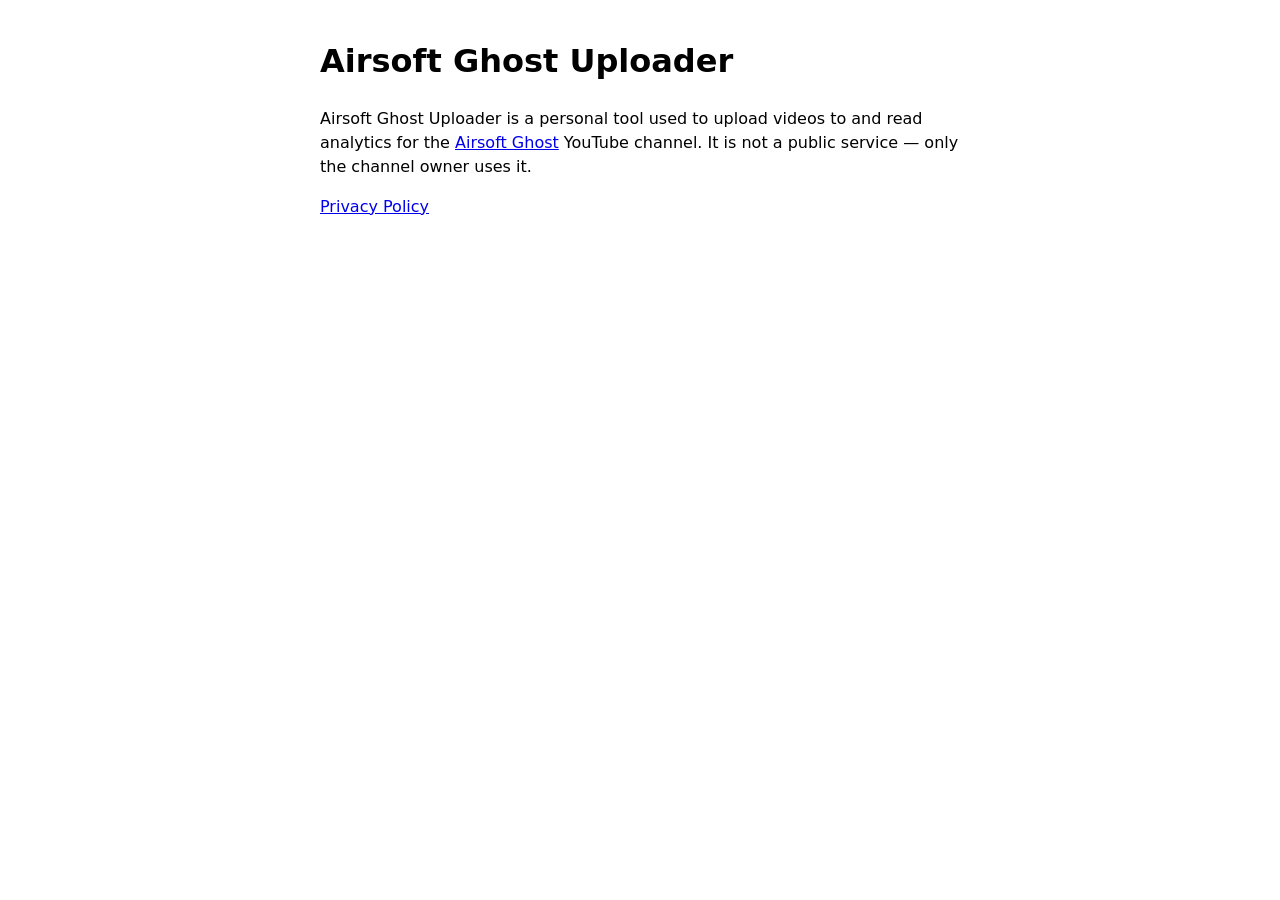
==== index.html @ 2bc36207 "Add home page and privacy policy for OAuth consent screen Co-Authored-By: Claude Opus 5.5 <noreply@a" ====
<!doctype html>
<html lang="en">
<head>
<meta charset="utf-8">
<meta name="viewport" content="width=device-width, initial-scale=1">
<title>Airsoft Ghost Uploader</title>
<style>
  body { max-width: 40em; margin: auto; padding: 1em; font-family: system-ui, sans-serif; line-height: 1.5; }
</style>
</head>
<body>
<h1>Airsoft Ghost Uploader</h1>
<p>
  Airsoft Ghost Uploader is a personal tool used to upload videos to and read
  analytics for the <a href="https://www.youtube.com/channel/UCurBFdg6tuoYUkE9ODTpUiQ">Airsoft Ghost</a>
  YouTube channel. It is not a public service — only the channel owner uses it.
</p>
<p><a href="privacy.html">Privacy Policy</a></p>
</body>
</html>
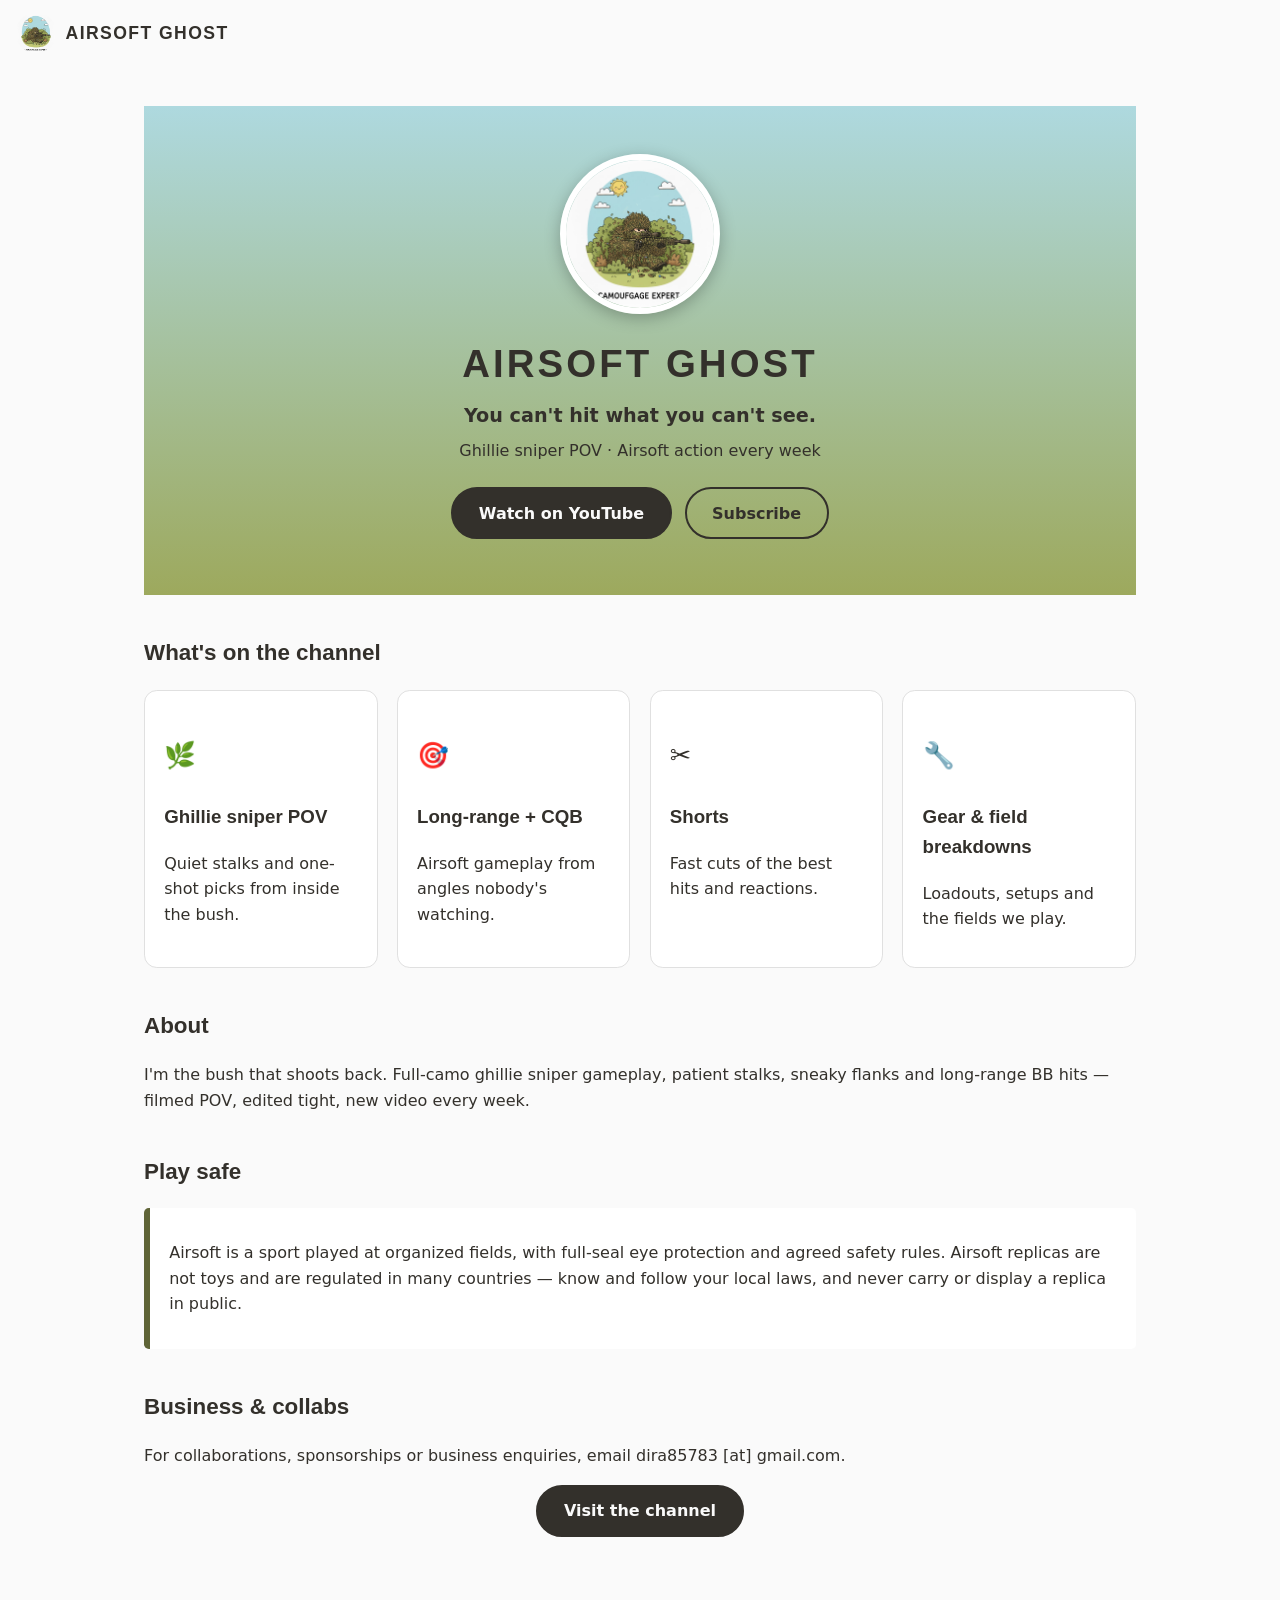
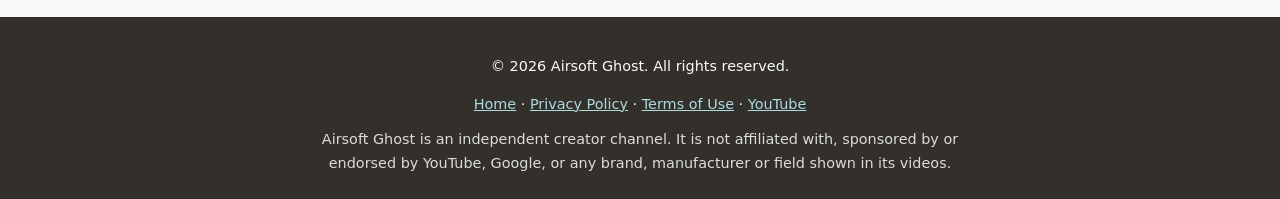
==== commit 85a93a88: "Turn the site into the Airsoft Ghost channel landing page Landing page with channel branding and lin" ====
--- a/index.html
+++ b/index.html
@@ -3,18 +3,95 @@
 <head>
 <meta charset="utf-8">
 <meta name="viewport" content="width=device-width, initial-scale=1">
-<title>Airsoft Ghost Uploader</title>
-<style>
-  body { max-width: 40em; margin: auto; padding: 1em; font-family: system-ui, sans-serif; line-height: 1.5; }
-</style>
+<title>Airsoft Ghost — Ghillie Sniper POV Airsoft</title>
+<meta name="description" content="You can't hit what you can't see. Ghillie sniper POV and airsoft action every week.">
+<link rel="icon" href="assets/favicon.png">
+<link rel="stylesheet" href="style.css">
+<link rel="canonical" href="https://zada5.github.io/airsoft-ghost/">
+<meta property="og:title" content="Airsoft Ghost">
+<meta property="og:description" content="You can't hit what you can't see. Ghillie sniper POV and airsoft action every week.">
+<meta property="og:type" content="website">
+<meta property="og:url" content="https://zada5.github.io/airsoft-ghost/">
+<meta property="og:image" content="https://zada5.github.io/airsoft-ghost/assets/og-banner.png">
+<meta property="og:image:alt" content="Airsoft Ghost channel banner — ghillie-suit sniper airsoft gameplay">
+<meta name="twitter:card" content="summary_large_image">
 </head>
 <body>
-<h1>Airsoft Ghost Uploader</h1>
-<p>
-  Airsoft Ghost Uploader is a personal tool used to upload videos to and read
-  analytics for the <a href="https://www.youtube.com/channel/UCurBFdg6tuoYUkE9ODTpUiQ">Airsoft Ghost</a>
-  YouTube channel. It is not a public service — only the channel owner uses it.
-</p>
-<p><a href="privacy.html">Privacy Policy</a></p>
+<header class="site-header">
+  <a class="brand" href="index.html">
+    <img src="assets/avatar.jpg" alt="Airsoft Ghost logo">
+    <span class="wordmark">Airsoft Ghost</span>
+  </a>
+</header>
+
+<main>
+  <section class="hero">
+    <img class="avatar" src="assets/avatar.jpg" alt="Airsoft Ghost — cartoon sniper in a ghillie suit">
+    <h1>Airsoft Ghost</h1>
+    <p class="tagline">You can't hit what you can't see.</p>
+    <p class="subtagline">Ghillie sniper POV &middot; Airsoft action every week</p>
+    <div class="buttons">
+      <a class="btn btn-primary" href="https://www.youtube.com/@airsoftghostplayer" target="_blank" rel="noopener noreferrer">Watch on YouTube</a>
+      <a class="btn btn-secondary" href="https://www.youtube.com/@airsoftghostplayer?sub_confirmation=1" target="_blank" rel="noopener noreferrer">Subscribe</a>
+    </div>
+  </section>
+
+  <section id="whats-on">
+    <h2>What's on the channel</h2>
+    <div class="card-grid">
+      <div class="card">
+        <p class="emoji"><span aria-hidden="true">🌿</span></p>
+        <h3>Ghillie sniper POV</h3>
+        <p>Quiet stalks and one-shot picks from inside the bush.</p>
+      </div>
+      <div class="card">
+        <p class="emoji"><span aria-hidden="true">🎯</span></p>
+        <h3>Long-range + CQB</h3>
+        <p>Airsoft gameplay from angles nobody's watching.</p>
+      </div>
+      <div class="card">
+        <p class="emoji"><span aria-hidden="true">✂️</span></p>
+        <h3>Shorts</h3>
+        <p>Fast cuts of the best hits and reactions.</p>
+      </div>
+      <div class="card">
+        <p class="emoji"><span aria-hidden="true">🔧</span></p>
+        <h3>Gear &amp; field breakdowns</h3>
+        <p>Loadouts, setups and the fields we play.</p>
+      </div>
+    </div>
+  </section>
+
+  <section id="about">
+    <h2>About</h2>
+    <p>I'm the bush that shoots back. Full-camo ghillie sniper gameplay, patient stalks, sneaky flanks and long-range BB hits — filmed POV, edited tight, new video every week.</p>
+  </section>
+
+  <section id="play-safe">
+    <h2>Play safe</h2>
+    <div class="notice">
+      <p>Airsoft is a sport played at organized fields, with full-seal eye protection and agreed safety rules. Airsoft replicas are not toys and are regulated in many countries — know and follow your local laws, and never carry or display a replica in public.</p>
+    </div>
+  </section>
+
+  <section id="business">
+    <h2>Business &amp; collabs</h2>
+    <p>For collaborations, sponsorships or business enquiries, email dira85783 [at] gmail.com.</p>
+    <div class="buttons">
+      <a class="btn btn-primary" href="https://www.youtube.com/@airsoftghostplayer" target="_blank" rel="noopener noreferrer">Visit the channel</a>
+    </div>
+  </section>
+</main>
+
+<footer class="site-footer">
+  <p>&copy; 2026 Airsoft Ghost. All rights reserved.</p>
+  <p class="footer-links">
+    <a href="index.html">Home</a> &middot;
+    <a href="privacy.html">Privacy Policy</a> &middot;
+    <a href="terms.html">Terms of Use</a> &middot;
+    <a href="https://www.youtube.com/@airsoftghostplayer" target="_blank" rel="noopener noreferrer">YouTube</a>
+  </p>
+  <p class="disclaimer">Airsoft Ghost is an independent creator channel. It is not affiliated with, sponsored by or endorsed by YouTube, Google, or any brand, manufacturer or field shown in its videos.</p>
+</footer>
 </body>
 </html>
--- a/style.css
+++ b/style.css
@@ -0,0 +1,254 @@
+:root {
+  --sky: #AED9DF;
+  --grass: #9DA95D;
+  --olive: #5F6437;
+  --ink: #33302B;
+  --paper: #FAFAFA;
+  --heading-font: "Avenir Next Condensed", "Futura", "Helvetica Neue", "Arial Narrow", sans-serif;
+}
+
+* { box-sizing: border-box; }
+
+html, body {
+  margin: 0;
+  padding: 0;
+  overflow-x: hidden;
+}
+
+body {
+  background: var(--paper);
+  color: var(--ink);
+  font-family: system-ui, -apple-system, "Segoe UI", Roboto, sans-serif;
+  line-height: 1.6;
+}
+
+h1, h2, h3, .wordmark {
+  font-family: var(--heading-font);
+}
+
+a {
+  color: var(--olive);
+}
+
+img { max-width: 100%; display: block; }
+
+/* Header */
+.site-header {
+  display: flex;
+  align-items: center;
+  gap: 0.6rem;
+  padding: 0.8rem 1rem;
+  background: var(--paper);
+}
+
+.site-header a.brand {
+  display: flex;
+  align-items: center;
+  gap: 0.6rem;
+  text-decoration: none;
+  color: var(--ink);
+}
+
+.site-header img {
+  width: 40px;
+  height: 40px;
+  border-radius: 50%;
+  object-fit: cover;
+}
+
+.wordmark {
+  text-transform: uppercase;
+  font-weight: 700;
+  letter-spacing: 0.08em;
+  font-size: 1.1rem;
+  color: var(--ink);
+}
+
+/* Hero */
+.hero {
+  background: linear-gradient(180deg, var(--sky), var(--grass));
+  text-align: center;
+  padding: 3rem 1rem 3.5rem;
+}
+
+.hero img.avatar {
+  width: 160px;
+  height: 160px;
+  border-radius: 50%;
+  border: 6px solid white;
+  box-shadow: 0 4px 16px rgba(0, 0, 0, 0.25);
+  margin: 0 auto 1.2rem;
+}
+
+.hero h1 {
+  text-transform: uppercase;
+  font-weight: 700;
+  letter-spacing: 0.08em;
+  font-size: 2.4rem;
+  margin: 0.2rem 0;
+  color: var(--ink);
+}
+
+.hero .tagline {
+  font-size: 1.2rem;
+  font-weight: 600;
+  margin: 0.4rem 0;
+}
+
+.hero .subtagline {
+  margin: 0 0 1.5rem;
+}
+
+.hero .lost-note {
+  font-size: 1.1rem;
+}
+
+/* Buttons */
+.buttons {
+  display: flex;
+  flex-wrap: wrap;
+  gap: 0.8rem;
+  justify-content: center;
+}
+
+.btn {
+  display: inline-block;
+  padding: 0.7rem 1.6rem;
+  border-radius: 999px;
+  text-decoration: none;
+  font-weight: 600;
+}
+
+.btn-primary {
+  background: var(--ink);
+  color: var(--paper);
+  border: 2px solid var(--ink);
+}
+
+.btn-secondary {
+  background: transparent;
+  color: var(--ink);
+  border: 2px solid var(--ink);
+}
+
+.btn:focus-visible, a:focus-visible {
+  outline: 3px solid var(--olive);
+  outline-offset: 2px;
+}
+
+/* Main content */
+main {
+  max-width: 64rem;
+  margin: 0 auto;
+  padding: 2.5rem 1rem;
+}
+
+main.legal {
+  max-width: 44rem;
+}
+
+section {
+  margin-bottom: 2.5rem;
+}
+
+section h2 {
+  font-size: 1.4rem;
+  margin-top: 2rem;
+}
+
+/* Card grid */
+.card-grid {
+  display: grid;
+  grid-template-columns: 1fr;
+  gap: 1.2rem;
+}
+
+@media (min-width: 560px) {
+  .card-grid { grid-template-columns: 1fr 1fr; }
+}
+
+@media (min-width: 900px) {
+  .card-grid { grid-template-columns: repeat(4, 1fr); }
+}
+
+.card {
+  background: white;
+  border: 1px solid #e0e0e0;
+  border-radius: 0.8rem;
+  padding: 1.2rem;
+}
+
+.card .emoji {
+  font-size: 1.6rem;
+}
+
+/* Notice box */
+.notice {
+  background: white;
+  border-left: 6px solid var(--olive);
+  padding: 1rem 1.2rem;
+  border-radius: 0.3rem;
+}
+
+.summary-box {
+  background: white;
+  border: 2px solid var(--olive);
+  border-radius: 0.6rem;
+  padding: 1rem 1.2rem;
+  margin: 1.2rem 0 2rem;
+}
+
+/* Table of contents */
+.toc {
+  background: white;
+  border: 1px solid #e0e0e0;
+  border-radius: 0.6rem;
+  padding: 1rem 1.2rem;
+  margin: 1rem 0 2rem;
+}
+
+.toc ol {
+  margin: 0.4rem 0 0;
+  padding-left: 1.2rem;
+}
+
+/* Tables */
+table {
+  width: 100%;
+  border-collapse: collapse;
+  margin: 1rem 0;
+}
+
+th, td {
+  text-align: left;
+  padding: 0.5rem 0.6rem;
+  border: 1px solid #ddd;
+  vertical-align: top;
+}
+
+th {
+  background: #f0f0ee;
+}
+
+/* Footer */
+.site-footer {
+  background: var(--ink);
+  color: var(--paper);
+  padding: 1.5rem 1rem;
+  text-align: center;
+  font-size: 0.9rem;
+}
+
+.site-footer a {
+  color: var(--sky);
+}
+
+.site-footer .footer-links {
+  margin: 0.4rem 0;
+}
+
+.site-footer .disclaimer {
+  max-width: 44rem;
+  margin: 0.8rem auto 0;
+  opacity: 0.85;
+}
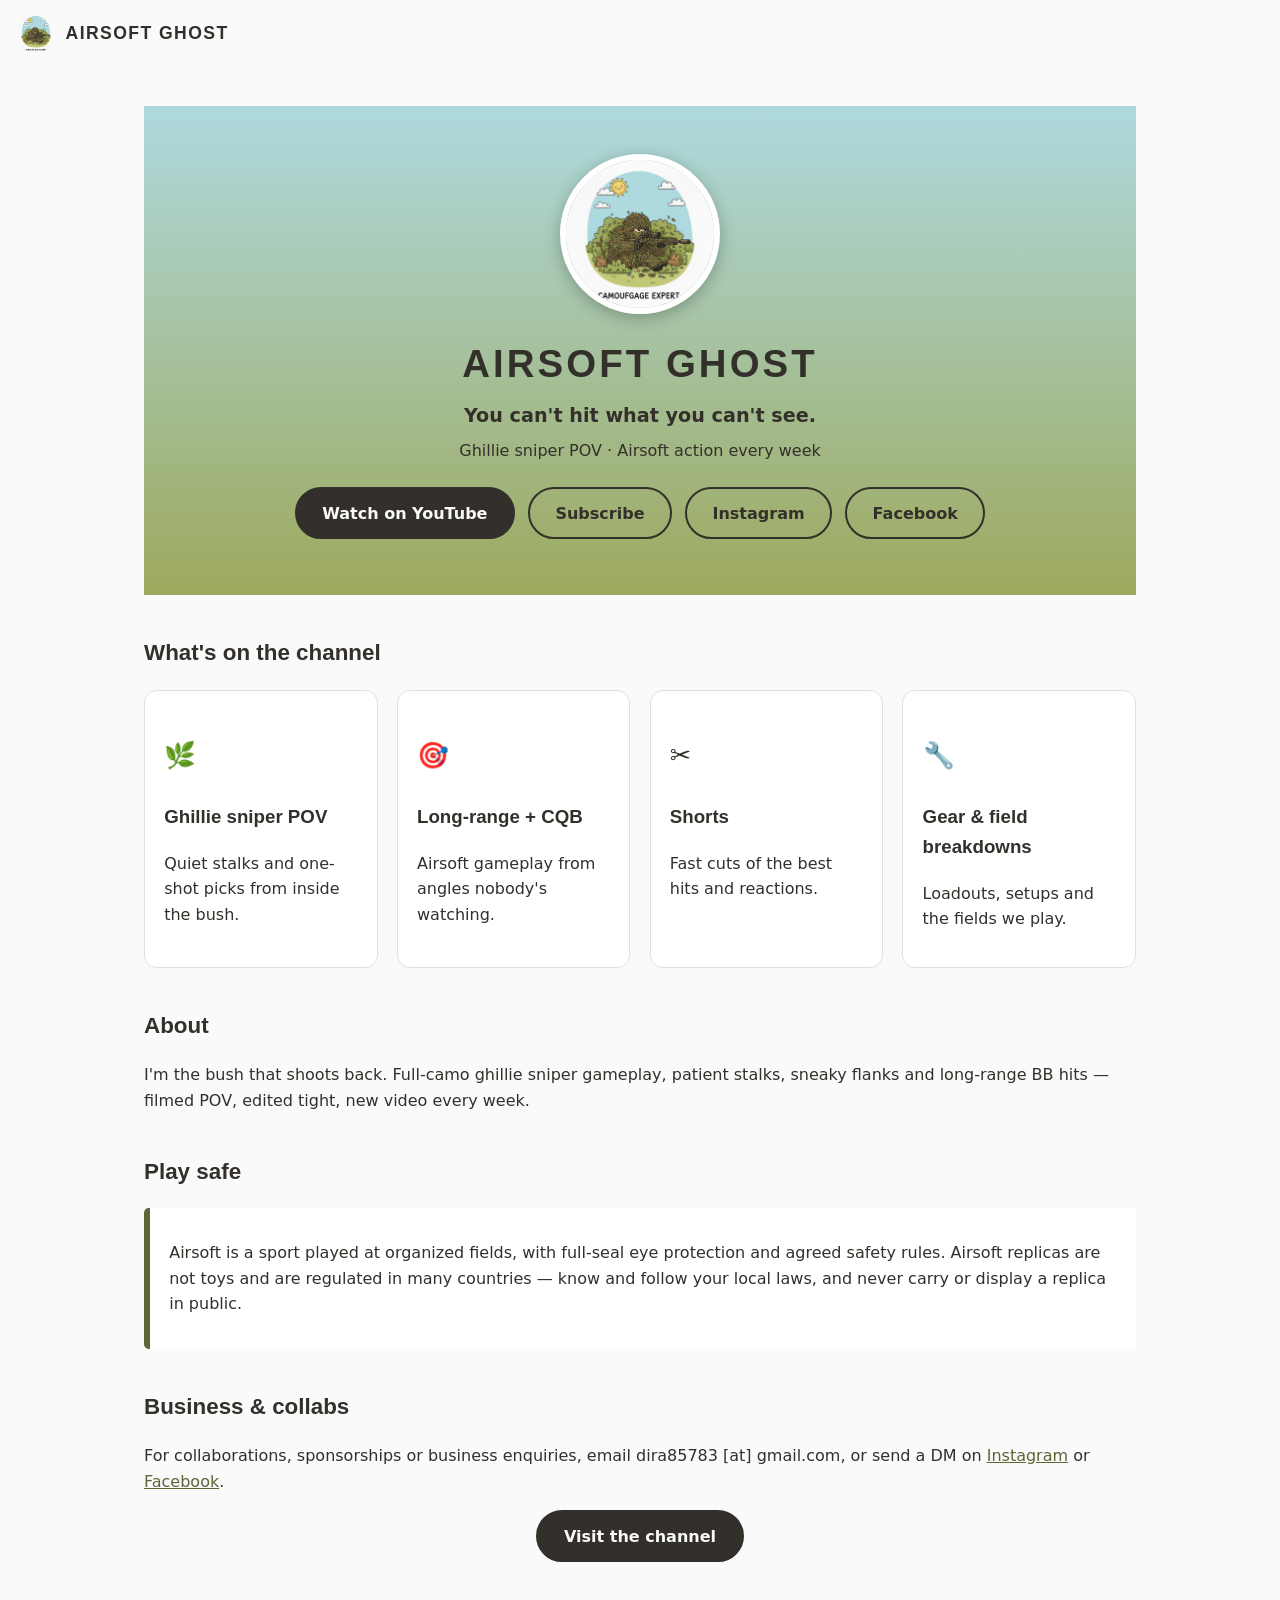
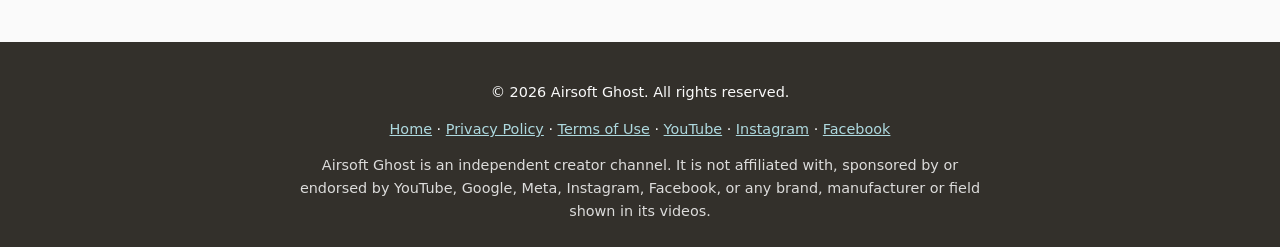
==== commit 03c50537: "Link the Instagram and Facebook accounts from the landing page Hero buttons, business DM line and fo" ====
--- a/index.html
+++ b/index.html
@@ -33,6 +33,8 @@
     <div class="buttons">
       <a class="btn btn-primary" href="https://www.youtube.com/@airsoftghostplayer" target="_blank" rel="noopener noreferrer">Watch on YouTube</a>
       <a class="btn btn-secondary" href="https://www.youtube.com/@airsoftghostplayer?sub_confirmation=1" target="_blank" rel="noopener noreferrer">Subscribe</a>
+      <a class="btn btn-secondary" href="https://www.instagram.com/airsoft_ghost_official" target="_blank" rel="noopener noreferrer">Instagram</a>
+      <a class="btn btn-secondary" href="https://www.facebook.com/airsoftghostofficial" target="_blank" rel="noopener noreferrer">Facebook</a>
     </div>
   </section>
 
@@ -76,7 +78,7 @@
 
   <section id="business">
     <h2>Business &amp; collabs</h2>
-    <p>For collaborations, sponsorships or business enquiries, email dira85783 [at] gmail.com.</p>
+    <p>For collaborations, sponsorships or business enquiries, email dira85783 [at] gmail.com, or send a DM on <a href="https://www.instagram.com/airsoft_ghost_official" target="_blank" rel="noopener noreferrer">Instagram</a> or <a href="https://www.facebook.com/airsoftghostofficial" target="_blank" rel="noopener noreferrer">Facebook</a>.</p>
     <div class="buttons">
       <a class="btn btn-primary" href="https://www.youtube.com/@airsoftghostplayer" target="_blank" rel="noopener noreferrer">Visit the channel</a>
     </div>
@@ -89,9 +91,11 @@
     <a href="index.html">Home</a> &middot;
     <a href="privacy.html">Privacy Policy</a> &middot;
     <a href="terms.html">Terms of Use</a> &middot;
-    <a href="https://www.youtube.com/@airsoftghostplayer" target="_blank" rel="noopener noreferrer">YouTube</a>
+    <a href="https://www.youtube.com/@airsoftghostplayer" target="_blank" rel="noopener noreferrer">YouTube</a> &middot;
+    <a href="https://www.instagram.com/airsoft_ghost_official" target="_blank" rel="noopener noreferrer">Instagram</a> &middot;
+    <a href="https://www.facebook.com/airsoftghostofficial" target="_blank" rel="noopener noreferrer">Facebook</a>
   </p>
-  <p class="disclaimer">Airsoft Ghost is an independent creator channel. It is not affiliated with, sponsored by or endorsed by YouTube, Google, or any brand, manufacturer or field shown in its videos.</p>
+  <p class="disclaimer">Airsoft Ghost is an independent creator channel. It is not affiliated with, sponsored by or endorsed by YouTube, Google, Meta, Instagram, Facebook, or any brand, manufacturer or field shown in its videos.</p>
 </footer>
 </body>
 </html>
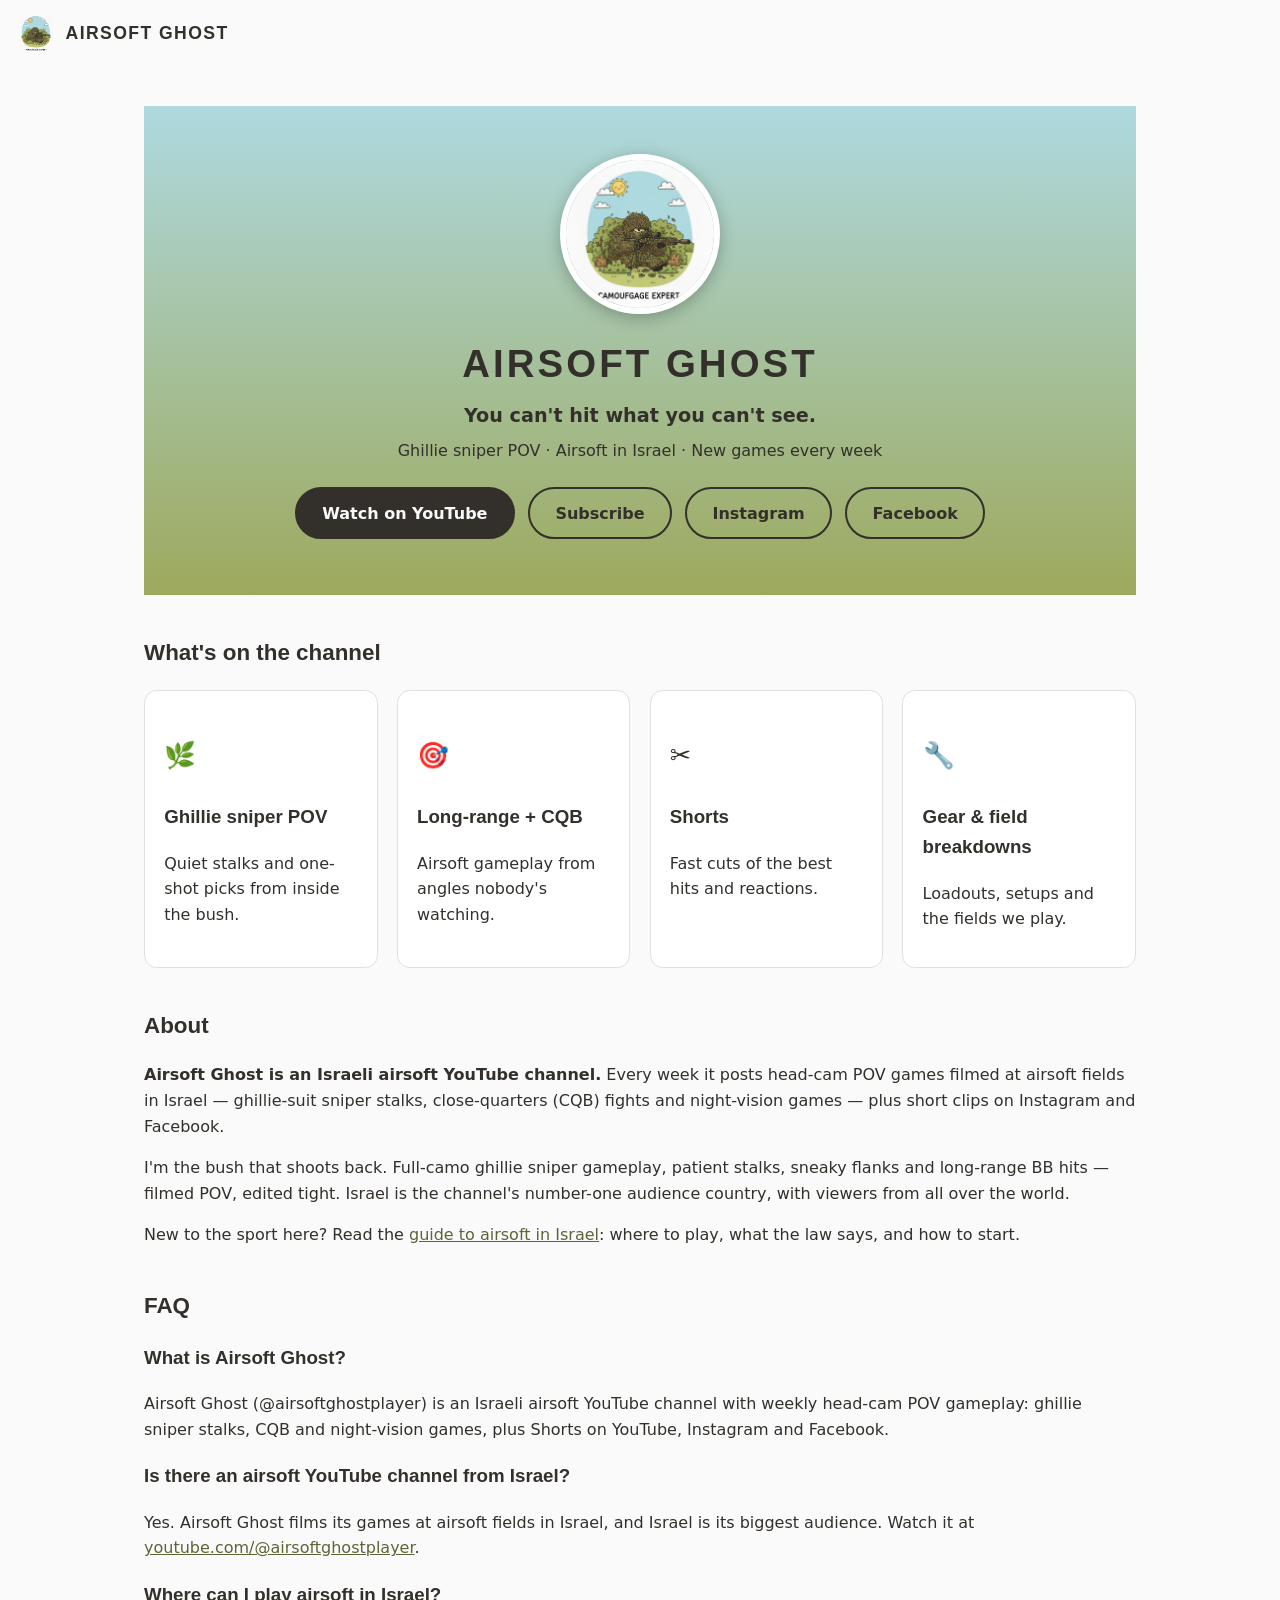
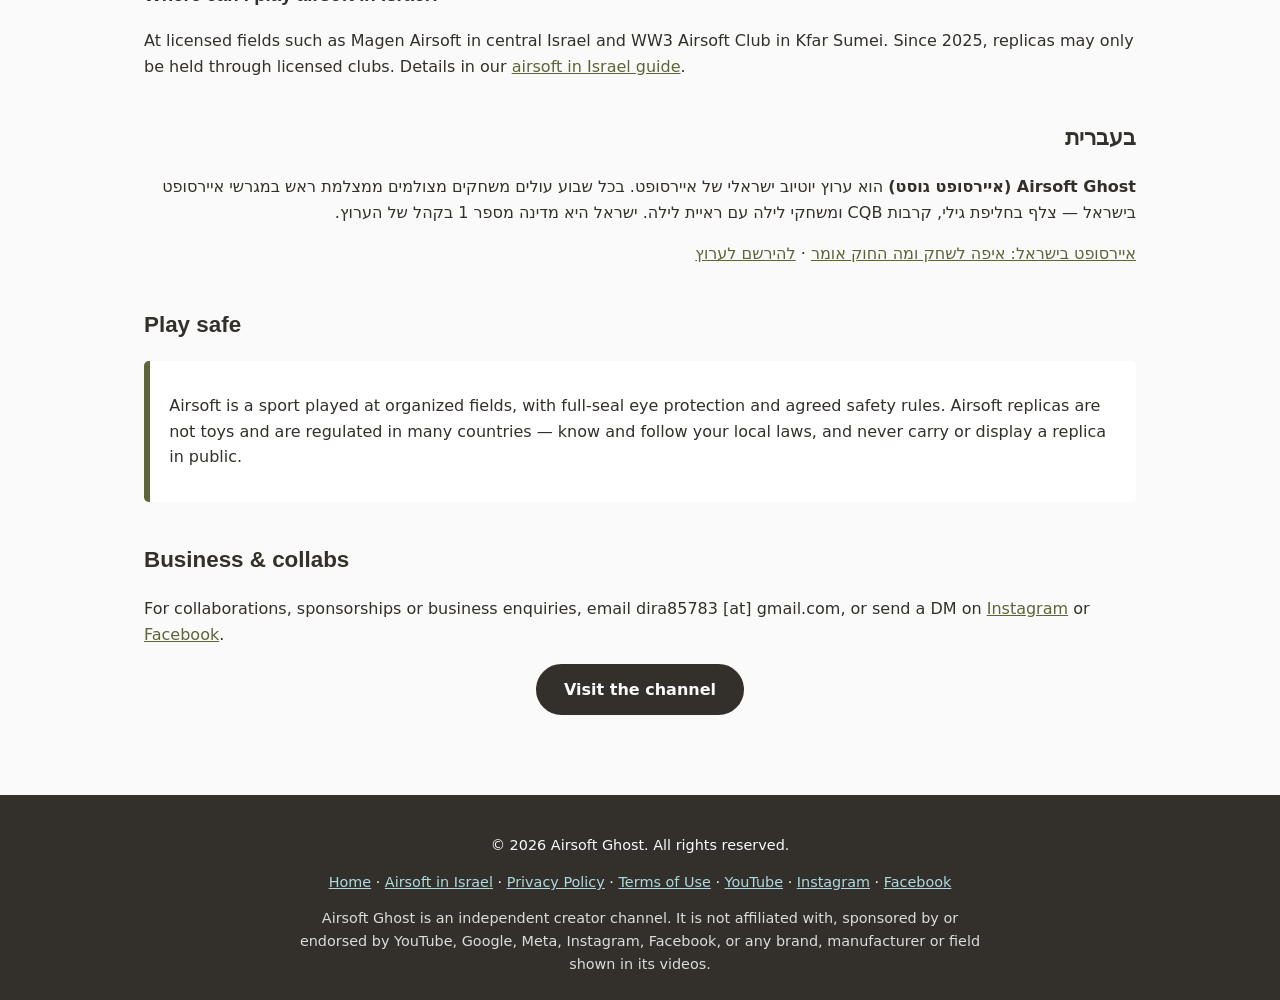
==== commit 405ed216: "Add Airsoft in Israel guide; make home page say what the channel is and where it's based" ====
--- a/index.html
+++ b/index.html
@@ -3,13 +3,13 @@
 <head>
 <meta charset="utf-8">
 <meta name="viewport" content="width=device-width, initial-scale=1">
-<title>Airsoft Ghost — Ghillie Sniper POV Airsoft</title>
-<meta name="description" content="You can't hit what you can't see. Ghillie sniper POV and airsoft action every week.">
+<title>Airsoft Ghost — Israeli Airsoft YouTube Channel | Ghillie Sniper POV</title>
+<meta name="description" content="Airsoft Ghost is an Israeli airsoft YouTube channel: head-cam POV games every week — ghillie sniper stalks, CQB and night-vision fights. You can't hit what you can't see.">
 <link rel="icon" href="assets/favicon.png">
 <link rel="stylesheet" href="style.css">
 <link rel="canonical" href="https://zada5.github.io/airsoft-ghost/">
 <meta property="og:title" content="Airsoft Ghost">
-<meta property="og:description" content="You can't hit what you can't see. Ghillie sniper POV and airsoft action every week.">
+<meta property="og:description" content="Israeli airsoft YouTube channel — ghillie sniper POV, CQB and night games every week.">
 <meta property="og:type" content="website">
 <meta property="og:url" content="https://zada5.github.io/airsoft-ghost/">
 <meta property="og:image" content="https://zada5.github.io/airsoft-ghost/assets/og-banner.png">
@@ -29,7 +29,7 @@
     <img class="avatar" src="assets/avatar.jpg" alt="Airsoft Ghost — cartoon sniper in a ghillie suit">
     <h1>Airsoft Ghost</h1>
     <p class="tagline">You can't hit what you can't see.</p>
-    <p class="subtagline">Ghillie sniper POV &middot; Airsoft action every week</p>
+    <p class="subtagline">Ghillie sniper POV &middot; Airsoft in Israel &middot; New games every week</p>
     <div class="buttons">
       <a class="btn btn-primary" href="https://www.youtube.com/@airsoftghostplayer" target="_blank" rel="noopener noreferrer">Watch on YouTube</a>
       <a class="btn btn-secondary" href="https://www.youtube.com/@airsoftghostplayer?sub_confirmation=1" target="_blank" rel="noopener noreferrer">Subscribe</a>
@@ -66,7 +66,25 @@
 
   <section id="about">
     <h2>About</h2>
-    <p>I'm the bush that shoots back. Full-camo ghillie sniper gameplay, patient stalks, sneaky flanks and long-range BB hits — filmed POV, edited tight, new video every week.</p>
+    <p><strong>Airsoft Ghost is an Israeli airsoft YouTube channel.</strong> Every week it posts head-cam POV games filmed at airsoft fields in Israel &mdash; ghillie-suit sniper stalks, close-quarters (CQB) fights and night-vision games &mdash; plus short clips on Instagram and Facebook.</p>
+    <p>I'm the bush that shoots back. Full-camo ghillie sniper gameplay, patient stalks, sneaky flanks and long-range BB hits &mdash; filmed POV, edited tight. Israel is the channel's number-one audience country, with viewers from all over the world.</p>
+    <p>New to the sport here? Read the <a href="airsoft-israel.html">guide to airsoft in Israel</a>: where to play, what the law says, and how to start.</p>
+  </section>
+
+  <section id="faq">
+    <h2>FAQ</h2>
+    <h3>What is Airsoft Ghost?</h3>
+    <p>Airsoft Ghost (@airsoftghostplayer) is an Israeli airsoft YouTube channel with weekly head-cam POV gameplay: ghillie sniper stalks, CQB and night-vision games, plus Shorts on YouTube, Instagram and Facebook.</p>
+    <h3>Is there an airsoft YouTube channel from Israel?</h3>
+    <p>Yes. Airsoft Ghost films its games at airsoft fields in Israel, and Israel is its biggest audience. Watch it at <a href="https://www.youtube.com/@airsoftghostplayer" target="_blank" rel="noopener noreferrer">youtube.com/@airsoftghostplayer</a>.</p>
+    <h3>Where can I play airsoft in Israel?</h3>
+    <p>At licensed fields such as Magen Airsoft in central Israel and WW3 Airsoft Club in Kfar Sumei. Since 2025, replicas may only be held through licensed clubs. Details in our <a href="airsoft-israel.html">airsoft in Israel guide</a>.</p>
+  </section>
+
+  <section id="hebrew" lang="he" dir="rtl">
+    <h2>בעברית</h2>
+    <p><strong>Airsoft Ghost (איירסופט גוסט)</strong> הוא ערוץ יוטיוב ישראלי של איירסופט. בכל שבוע עולים משחקים מצולמים ממצלמת ראש במגרשי איירסופט בישראל &mdash; צלף בחליפת גילי, קרבות CQB ומשחקי לילה עם ראיית לילה. ישראל היא מדינה מספר 1 בקהל של הערוץ.</p>
+    <p><a href="airsoft-israel.html#hebrew">איירסופט בישראל: איפה לשחק ומה החוק אומר</a> &middot; <a href="https://www.youtube.com/@airsoftghostplayer?sub_confirmation=1" target="_blank" rel="noopener noreferrer">להירשם לערוץ</a></p>
   </section>
 
   <section id="play-safe">
@@ -89,6 +107,7 @@
   <p>&copy; 2026 Airsoft Ghost. All rights reserved.</p>
   <p class="footer-links">
     <a href="index.html">Home</a> &middot;
+    <a href="airsoft-israel.html">Airsoft in Israel</a> &middot;
     <a href="privacy.html">Privacy Policy</a> &middot;
     <a href="terms.html">Terms of Use</a> &middot;
     <a href="https://www.youtube.com/@airsoftghostplayer" target="_blank" rel="noopener noreferrer">YouTube</a> &middot;
